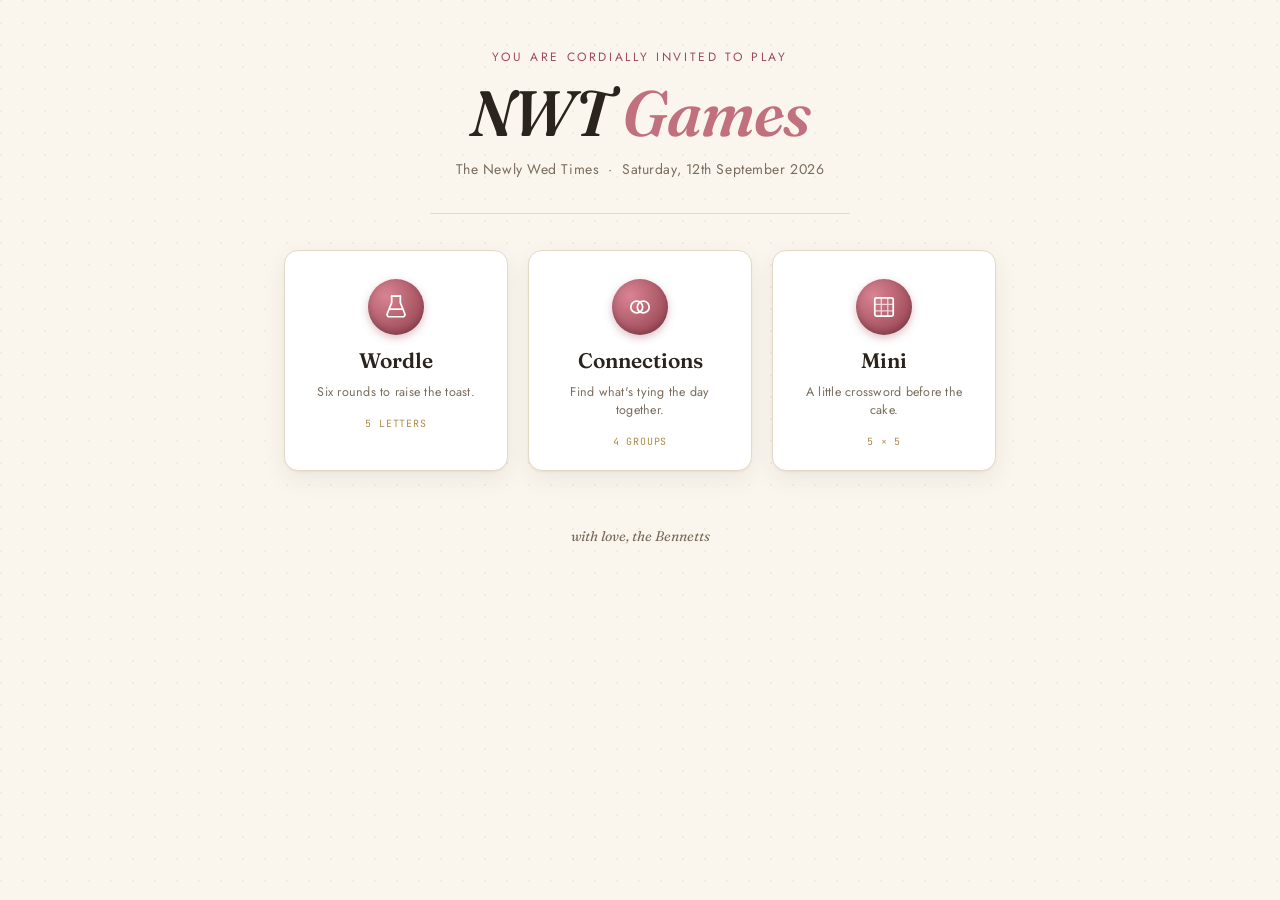
==== index.html @ b5758e6f "Add files via upload" ====
<!DOCTYPE html>
<html lang="en">
<head>
<meta charset="UTF-8">
<meta name="viewport" content="width=device-width, initial-scale=1.0">
<title>NWT Games — Newly Wed Times</title>
<link rel="stylesheet" href="styles.css">
</head>
<body>

<div class="confetti"></div>

<div class="wrap">

  <p class="eyebrow">You are cordially invited to play</p>
  <h1 class="masthead">NWT <span class="amp">Games</span></h1>
  <p class="subhead">The Newly Wed Times &nbsp;·&nbsp; Saturday, 12th September 2026</p>

  <hr class="rule">

  <div class="tile-grid">

    <a class="tile" href="wordle.html">
      <span class="seal" aria-hidden="true">
        <svg viewBox="0 0 24 24" fill="none" xmlns="http://www.w3.org/2000/svg">
          <path d="M8 2h8v6l4 10a2 2 0 0 1-2 3H6a2 2 0 0 1-2-3l4-10V2Z" stroke="currentColor" stroke-width="1.6" stroke-linejoin="round"/>
          <path d="M6.5 14h11" stroke="currentColor" stroke-width="1.6"/>
          <path d="M8 2h8" stroke="currentColor" stroke-width="1.6" stroke-linecap="round"/>
        </svg>
      </span>
      <h2>Wordle</h2>
      <p>Six rounds to raise the toast.</p>
      <span class="tag">5 letters</span>
    </a>

    <a class="tile" href="connections.html">
      <span class="seal" aria-hidden="true">
        <svg viewBox="0 0 24 24" fill="none" xmlns="http://www.w3.org/2000/svg">
          <circle cx="9" cy="12" r="5.5" stroke="currentColor" stroke-width="1.6"/>
          <circle cx="15" cy="12" r="5.5" stroke="currentColor" stroke-width="1.6"/>
        </svg>
      </span>
      <h2>Connections</h2>
      <p>Find what's tying the day together.</p>
      <span class="tag">4 groups</span>
    </a>

    <a class="tile" href="crossword.html">
      <span class="seal" aria-hidden="true">
        <svg viewBox="0 0 24 24" fill="none" xmlns="http://www.w3.org/2000/svg">
          <rect x="3.5" y="3.5" width="17" height="17" rx="1.5" stroke="currentColor" stroke-width="1.6"/>
          <path d="M3.5 9.5h17M3.5 15.5h17M9.5 3.5v17M15.5 3.5v17" stroke="currentColor" stroke-width="1.2" opacity="0.7"/>
        </svg>
      </span>
      <h2>Mini</h2>
      <p>A little crossword before the cake.</p>
      <span class="tag">5 × 5</span>
    </a>

  </div>

  <footer class="foot">with love, the Bennetts</footer>

</div>

<script src="confetti.js"></script>
</body>
</html>
---- styles.css ----
/* ============================================================
   NWT GAMES — shared design system
   Newly Wed Times, styled like a kept wedding invitation:
   ivory stock, foil-gold rule work, a wax-seal badge per game,
   restrained confetti drift as the one animated flourish.
   ============================================================ */

@import url('https://fonts.googleapis.com/css2?family=Fraunces:ital,opsz,wght@0,9..144,400;0,9..144,600;1,9..144,500;1,9..144,600&family=Jost:wght@400;500;600&family=JetBrains+Mono:wght@500;700&display=swap');

:root{
  --ivory:      #FBF6ED;
  --paper:      #FFFFFF;
  --ink:        #2B231D;
  --ink-soft:   #7A6C5D;
  --rule:       #E4D9C6;

  --rose:       #C1707E;
  --rose-deep:  #9C4A58;
  --gold:       #AE8A4E;
  --gold-soft:  #E8D9B8;

  --cat-yellow: #C79A2E;
  --cat-yellow-bg: #FBF0D6;
  --cat-green:  #6E8B5E;
  --cat-green-bg:  #E7EFDF;
  --cat-blue:   #5C7C9C;
  --cat-blue-bg:   #E1EAF1;
  --cat-purple: #8A6389;
  --cat-purple-bg: #EEE1EC;

  --radius: 14px;
  --shadow: 0 1px 2px rgba(43,35,29,0.06), 0 8px 24px rgba(43,35,29,0.07);
}

*{ box-sizing:border-box; }
html,body{ margin:0; padding:0; }

body{
  background:var(--ivory);
  color:var(--ink);
  font-family:'Jost',sans-serif;
  min-height:100vh;
  position:relative;
  overflow-x:hidden;
}

/* faint linen texture so the ivory doesn't read flat */
body::before{
  content:"";
  position:fixed; inset:0;
  background-image:
    radial-gradient(circle at 1px 1px, rgba(174,138,78,0.10) 1px, transparent 0);
  background-size:22px 22px;
  pointer-events:none;
  z-index:0;
}

a{ color:inherit; }

/* ---------- confetti drift (signature ambient motion) ---------- */
.confetti{
  position:fixed; inset:0; pointer-events:none; z-index:1; overflow:hidden;
}
.confetti span{
  position:absolute; top:-5%;
  width:7px; height:11px;
  opacity:0.55;
  animation:drift linear infinite;
  border-radius:1px;
}
@keyframes drift{
  to{ transform:translateY(112vh) rotate(200deg); }
}
@media (prefers-reduced-motion: reduce){
  .confetti{ display:none; }
}

/* ---------- shell ---------- */
.wrap{
  position:relative; z-index:2;
  max-width:760px;
  margin:0 auto;
  padding:48px 24px 80px;
}

.eyebrow{
  font-family:'Jost',sans-serif;
  font-size:12px;
  letter-spacing:0.22em;
  text-transform:uppercase;
  color:var(--rose-deep);
  text-align:center;
  margin:0 0 14px;
}

.masthead{
  text-align:center;
  font-family:'Fraunces',serif;
  font-style:italic;
  font-weight:600;
  font-size:clamp(40px,9vw,64px);
  line-height:1.02;
  margin:0;
  letter-spacing:-0.01em;
}

.masthead .amp{ color:var(--rose); font-style:italic; }

.subhead{
  text-align:center;
  font-family:'Jost',sans-serif;
  font-size:14px;
  color:var(--ink-soft);
  margin:14px 0 0;
  letter-spacing:0.04em;
}

.rule{
  border:none;
  border-top:1px solid var(--rule);
  margin:34px auto;
  max-width:420px;
  position:relative;
}
.rule::after{
  content:"✦";
  position:absolute; left:50%; top:50%;
  transform:translate(-50%,-50%);
  background:var(--ivory);
  color:var(--gold);
  padding:0 12px;
  font-size:12px;
}

/* ---------- tile grid (landing) ---------- */
.tile-grid{
  display:grid;
  grid-template-columns:repeat(3,1fr);
  gap:20px;
  margin-top:36px;
}
@media (max-width:640px){
  .tile-grid{ grid-template-columns:1fr; }
}

.tile{
  background:var(--paper);
  border:1px solid var(--rule);
  border-radius:var(--radius);
  box-shadow:var(--shadow);
  padding:28px 20px 22px;
  text-align:center;
  text-decoration:none;
  color:var(--ink);
  display:flex;
  flex-direction:column;
  align-items:center;
  gap:10px;
  transition:transform .18s ease, box-shadow .18s ease;
  position:relative;
}
.tile:hover{
  transform:translateY(-4px);
  box-shadow:0 4px 6px rgba(43,35,29,0.08), 0 16px 32px rgba(43,35,29,0.11);
}
.tile:focus-visible{
  outline:3px solid var(--rose);
  outline-offset:3px;
}

.seal{
  width:56px; height:56px;
  border-radius:50%;
  display:flex; align-items:center; justify-content:center;
  background:radial-gradient(circle at 32% 30%, #D98494, var(--rose-deep) 78%);
  box-shadow:inset 0 -3px 6px rgba(0,0,0,0.18), 0 3px 8px rgba(156,74,88,0.35);
  color:#fff;
}
.seal svg{ width:26px; height:26px; }

.tile h2{
  font-family:'Fraunces',serif;
  font-weight:600;
  font-size:21px;
  margin:2px 0 0;
}
.tile p{
  font-size:12.5px;
  color:var(--ink-soft);
  margin:0;
  letter-spacing:0.02em;
}
.tile .tag{
  margin-top:6px;
  font-family:'JetBrains Mono',monospace;
  font-size:10px;
  letter-spacing:0.08em;
  color:var(--gold);
  text-transform:uppercase;
}

footer.foot{
  text-align:center;
  margin-top:56px;
  font-family:'Fraunces',serif;
  font-style:italic;
  color:var(--ink-soft);
  font-size:14px;
}

/* ---------- game chrome (shared by game pages) ---------- */
.game-header{
  display:flex;
  align-items:center;
  justify-content:center;
  position:relative;
  margin-bottom:8px;
}
.back-link{
  position:absolute; left:0;
  font-family:'Jost',sans-serif;
  font-size:13px;
  color:var(--ink-soft);
  text-decoration:none;
  border:1px solid var(--rule);
  background:var(--paper);
  padding:7px 12px;
  border-radius:20px;
  display:inline-flex;
  align-items:center;
  gap:6px;
}
.back-link:hover{ border-color:var(--rose); color:var(--rose-deep); }

.game-title{
  font-family:'Fraunces',serif;
  font-style:italic;
  font-weight:600;
  font-size:28px;
  text-align:center;
  margin:0;
}

.game-sub{
  text-align:center;
  color:var(--ink-soft);
  font-size:13px;
  margin:6px 0 28px;
}

.pill-btn{
  font-family:'Jost',sans-serif;
  font-weight:500;
  font-size:13px;
  letter-spacing:0.03em;
  background:var(--ink);
  color:#fff;
  border:none;
  border-radius:24px;
  padding:10px 20px;
  cursor:pointer;
  transition:background .15s ease, transform .1s ease;
}
.pill-btn:hover{ background:var(--rose-deep); }
.pill-btn:active{ transform:scale(0.97); }
.pill-btn:disabled{ opacity:0.4; cursor:default; }
.pill-btn.ghost{
  background:transparent;
  color:var(--ink);
  border:1px solid var(--rule);
}
.pill-btn.ghost:hover{ background:var(--paper); border-color:var(--rose); color:var(--rose-deep); }

.toast{
  position:fixed;
  top:22px; left:50%;
  transform:translateX(-50%) translateY(-16px);
  background:var(--ink);
  color:#fff;
  font-family:'Jost',sans-serif;
  font-size:13.5px;
  padding:10px 18px;
  border-radius:8px;
  opacity:0;
  pointer-events:none;
  transition:opacity .2s ease, transform .2s ease;
  z-index:50;
  box-shadow:var(--shadow);
}
.toast.show{ opacity:1; transform:translateX(-50%) translateY(0); }

/* ---------- WORDLE ---------- */
.wordle-board{
  display:grid;
  grid-template-rows:repeat(6,1fr);
  gap:6px;
  max-width:330px;
  margin:0 auto 26px;
}
.wordle-row{
  display:grid;
  grid-template-columns:repeat(5,1fr);
  gap:6px;
}
.wordle-cell{
  aspect-ratio:1;
  border:2px solid var(--rule);
  background:var(--paper);
  display:flex; align-items:center; justify-content:center;
  font-family:'JetBrains Mono',monospace;
  font-weight:700;
  font-size:26px;
  text-transform:uppercase;
  color:var(--ink);
  border-radius:6px;
  transition:transform .12s ease;
}
.wordle-cell.filled{ border-color:#B8A98F; }
.wordle-cell.pop{ transform:scale(1.06); }
.wordle-cell.correct{ background:var(--cat-green); border-color:var(--cat-green); color:#fff; }
.wordle-cell.present{ background:var(--cat-yellow); border-color:var(--cat-yellow); color:#fff; }
.wordle-cell.absent{ background:#9C9186; border-color:#9C9186; color:#fff; }
.wordle-cell.flip{ animation:flip .5s ease forwards; }
@keyframes flip{
  0%{ transform:rotateX(0); }
  50%{ transform:rotateX(90deg); }
  51%{ transform:rotateX(90deg); }
  100%{ transform:rotateX(0); }
}

.keyboard{
  max-width:480px;
  margin:0 auto;
  display:flex;
  flex-direction:column;
  gap:8px;
}
.key-row{ display:flex; gap:6px; justify-content:center; }
.key{
  font-family:'Jost',sans-serif;
  font-weight:600;
  font-size:13px;
  border:none;
  background:#E4DACB;
  color:var(--ink);
  border-radius:6px;
  height:46px;
  min-width:32px;
  flex:1;
  display:flex; align-items:center; justify-content:center;
  cursor:pointer;
  transition:background .12s ease;
  text-transform:uppercase;
}
.key:hover{ background:#D9CCB6; }
.key.wide{ flex:1.6; font-size:11px; }
.key.correct{ background:var(--cat-green); color:#fff; }
.key.present{ background:var(--cat-yellow); color:#fff; }
.key.absent{ background:#9C9186; color:#fff; }

/* ---------- CONNECTIONS ---------- */
.conn-instructions{
  text-align:center;
  font-size:13px;
  color:var(--ink-soft);
  margin-bottom:20px;
}
.conn-grid{
  display:grid;
  grid-template-columns:repeat(4,1fr);
  gap:8px;
  max-width:520px;
  margin:0 auto 18px;
}
.conn-cell{
  aspect-ratio:2/1;
  background:#EFE7D8;
  border:none;
  border-radius:8px;
  font-family:'Jost',sans-serif;
  font-weight:600;
  font-size:12.5px;
  letter-spacing:0.02em;
  text-transform:uppercase;
  color:var(--ink);
  display:flex; align-items:center; justify-content:center;
  text-align:center;
  padding:6px;
  cursor:pointer;
  transition:transform .1s ease, background .15s ease;
  user-select:none;
}
.conn-cell:hover{ background:#E4D8C1; }
.conn-cell.selected{ background:var(--ink); color:#fff; transform:scale(0.97); }
.conn-cell.solved-y{ background:var(--cat-yellow-bg); color:var(--cat-yellow); }
.conn-cell.solved-g{ background:var(--cat-green-bg); color:var(--cat-green); }
.conn-cell.solved-b{ background:var(--cat-blue-bg); color:var(--cat-blue); }
.conn-cell.solved-p{ background:var(--cat-purple-bg); color:var(--cat-purple); }
.conn-cell.shake{ animation:shake .4s ease; }
@keyframes shake{
  20%{ transform:translateX(-6px); } 40%{ transform:translateX(6px); }
  60%{ transform:translateX(-4px); } 80%{ transform:translateX(4px); }
}

.solved-group{
  max-width:520px;
  margin:0 auto 8px;
  border-radius:8px;
  padding:14px 16px;
  text-align:center;
  animation:reveal .3s ease;
}
@keyframes reveal{ from{ opacity:0; transform:translateY(-6px);} to{ opacity:1; transform:translateY(0);} }
.solved-group.y{ background:var(--cat-yellow-bg); color:var(--cat-yellow); }
.solved-group.g{ background:var(--cat-green-bg); color:var(--cat-green); }
.solved-group.b{ background:var(--cat-blue-bg); color:var(--cat-blue); }
.solved-group.p{ background:var(--cat-purple-bg); color:var(--cat-purple); }
.solved-group .g-title{ font-weight:700; font-size:13px; letter-spacing:0.02em; text-transform:uppercase; }
.solved-group .g-items{ font-size:12.5px; margin-top:2px; }

.conn-controls{
  display:flex; gap:10px; justify-content:center; margin-top:18px;
}
.mistakes{
  text-align:center;
  font-size:12.5px;
  color:var(--ink-soft);
  margin-top:14px;
  letter-spacing:0.15em;
}
.mistakes .dot{ display:inline-block; width:9px; height:9px; border-radius:50%; background:var(--ink-soft); margin:0 2px; }
.mistakes .dot.used{ background:var(--rose); }

/* ---------- MINI CROSSWORD ---------- */
.xw-layout{ display:flex; gap:24px; align-items:flex-start; justify-content:center; flex-wrap:wrap; }
.xw-board{
  display:grid;
  gap:2px;
  background:var(--ink);
  padding:2px;
  border-radius:4px;
}
.xw-cell{
  width:52px; height:52px;
  background:var(--paper);
  position:relative;
  display:flex; align-items:center; justify-content:center;
}
.xw-cell.block{ background:var(--ink); }
.xw-cell input{
  width:100%; height:100%;
  border:none; background:transparent;
  text-align:center;
  font-family:'JetBrains Mono',monospace;
  font-weight:700;
  font-size:22px;
  text-transform:uppercase;
  color:var(--ink);
  outline:none;
}
.xw-cell input:focus{ background:var(--gold-soft); }
.xw-cell.active-word input{ background:#F6EEDC; }
.xw-num{
  position:absolute; top:2px; left:4px;
  font-family:'Jost',sans-serif;
  font-size:9px;
  color:var(--ink-soft);
  font-weight:600;
}
.xw-clues{ min-width:220px; max-width:280px; }
.xw-clues h3{
  font-family:'Fraunces',serif;
  font-style:italic;
  font-size:16px;
  margin:0 0 8px;
  color:var(--rose-deep);
}
.xw-clue-list{ list-style:none; margin:0 0 20px; padding:0; }
.xw-clue-list li{
  font-size:13px;
  padding:6px 8px;
  border-radius:6px;
  cursor:pointer;
  color:var(--ink-soft);
}
.xw-clue-list li.active{ background:var(--gold-soft); color:var(--ink); font-weight:600; }
.xw-clue-list li:hover{ background:#F1E8D5; }

@media (max-width:520px){
  .xw-cell{ width:44px; height:44px; }
  .xw-cell input{ font-size:18px; }
}
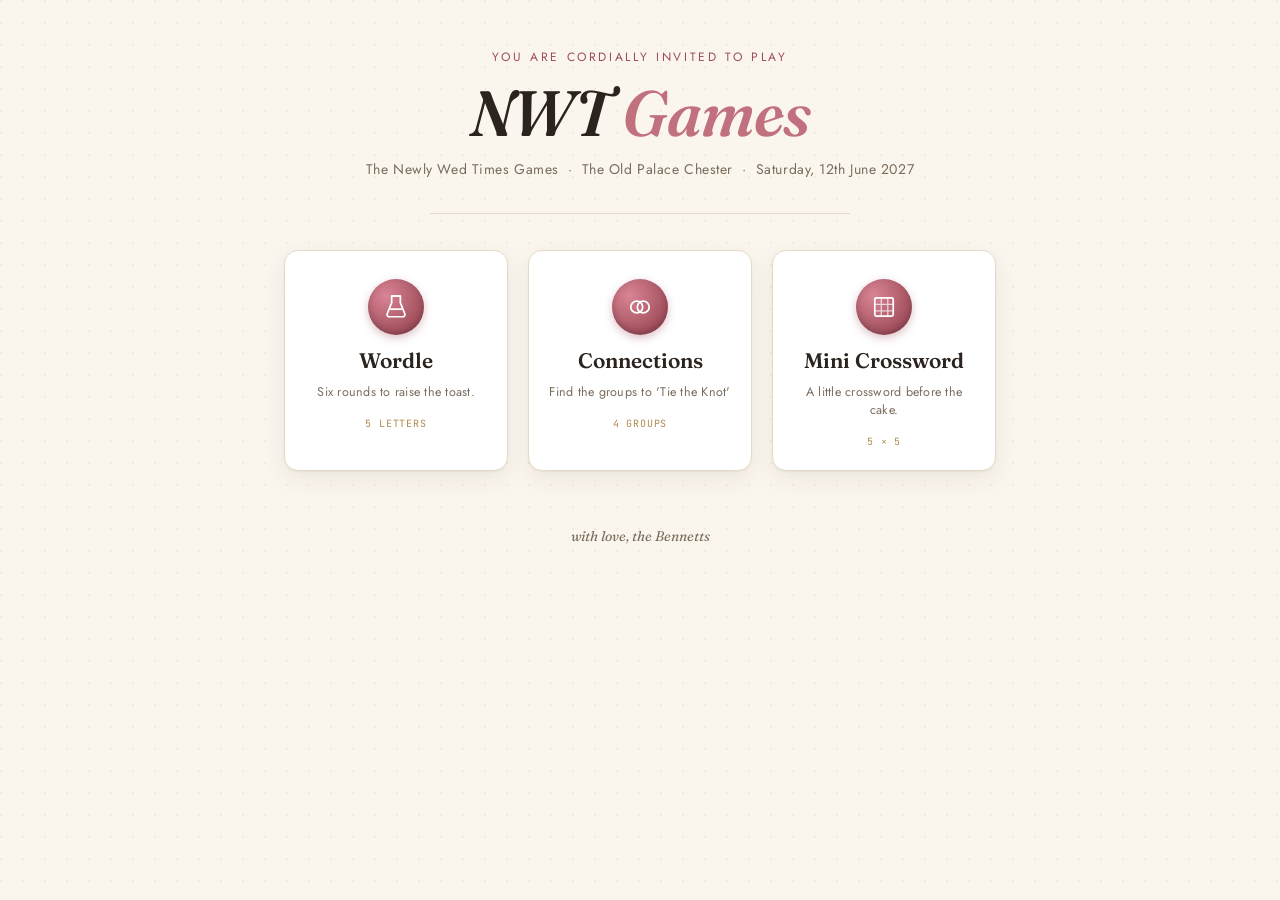
==== commit 94e3cb58: "Update index.html" ====
--- a/index.html
+++ b/index.html
@@ -14,7 +14,7 @@
 
   <p class="eyebrow">You are cordially invited to play</p>
   <h1 class="masthead">NWT <span class="amp">Games</span></h1>
-  <p class="subhead">The Newly Wed Times &nbsp;·&nbsp; Saturday, 12th September 2026</p>
+  <p class="subhead">The Newly Wed Times Games &nbsp;·&nbsp; The Old Palace Chester &nbsp;·&nbsp; Saturday, 12th June 2027</p>
 
   <hr class="rule">
 
@@ -41,7 +41,7 @@
         </svg>
       </span>
       <h2>Connections</h2>
-      <p>Find what's tying the day together.</p>
+      <p>Find the groups to 'Tie the Knot'</p>
       <span class="tag">4 groups</span>
     </a>
 
@@ -52,7 +52,7 @@
           <path d="M3.5 9.5h17M3.5 15.5h17M9.5 3.5v17M15.5 3.5v17" stroke="currentColor" stroke-width="1.2" opacity="0.7"/>
         </svg>
       </span>
-      <h2>Mini</h2>
+      <h2>Mini Crossword</h2>
       <p>A little crossword before the cake.</p>
       <span class="tag">5 × 5</span>
     </a>
--- a/styles.css
+++ b/styles.css
@@ -490,3 +490,154 @@
   .xw-cell{ width:44px; height:44px; }
   .xw-cell input{ font-size:18px; }
 }
+
+/* ---------- restart / new-word control ---------- */
+/* Deliberately distinct from .pill-btn so it can never be mistaken
+   for the on-screen Enter key: outlined, rose-toned, its own row. */
+.restart-row{
+  display:flex; justify-content:center;
+  margin-top:26px;
+  padding-top:20px;
+  border-top:1px solid var(--rule);
+}
+.restart-btn{
+  font-family:'Jost',sans-serif;
+  font-weight:600;
+  font-size:13px;
+  letter-spacing:0.03em;
+  background:var(--paper);
+  color:var(--rose-deep);
+  border:1.5px solid var(--rose);
+  border-radius:24px;
+  padding:10px 22px;
+  cursor:pointer;
+  display:inline-flex;
+  align-items:center;
+  gap:7px;
+  transition:background .15s ease, transform .1s ease;
+}
+.restart-btn:hover{ background:var(--rose); color:#fff; }
+.restart-btn:active{ transform:scale(0.97); }
+
+/* ---------- win modal ---------- */
+.modal-overlay{
+  position:fixed; inset:0;
+  background:rgba(43,35,29,0.45);
+  display:flex; align-items:center; justify-content:center;
+  z-index:60;
+  opacity:0; pointer-events:none;
+  transition:opacity .25s ease;
+  padding:20px;
+}
+.modal-overlay.show{ opacity:1; pointer-events:auto; }
+
+.win-modal{
+  background:var(--paper);
+  border-radius:18px;
+  padding:34px 30px 28px;
+  max-width:360px;
+  width:100%;
+  text-align:center;
+  box-shadow:0 20px 60px rgba(43,35,29,0.35);
+  transform:scale(0.85) translateY(10px);
+  transition:transform .3s cubic-bezier(.34,1.56,.64,1);
+}
+.modal-overlay.show .win-modal{ transform:scale(1) translateY(0); }
+
+.win-seal{
+  width:64px; height:64px;
+  margin:0 auto 14px;
+  border-radius:50%;
+  display:flex; align-items:center; justify-content:center;
+  background:radial-gradient(circle at 32% 30%, #D98494, var(--rose-deep) 78%);
+  box-shadow:inset 0 -3px 6px rgba(0,0,0,0.18), 0 4px 12px rgba(156,74,88,0.4);
+}
+.win-seal svg{ width:30px; height:30px; }
+.win-seal.hidden{ display:none; }
+.win-modal h2{
+  font-family:'Fraunces',serif;
+  font-style:italic;
+  font-weight:600;
+  font-size:26px;
+  margin:0 0 6px;
+}
+.win-modal p{
+  font-size:13.5px;
+  color:var(--ink-soft);
+  margin:0 0 22px;
+}
+.win-emoji-grid{
+  font-size:20px;
+  line-height:1.35;
+  letter-spacing:2px;
+  margin-bottom:20px;
+  user-select:all;
+  white-space:pre-line;
+}
+.share-line{
+  font-family:'Fraunces',serif;
+  font-style:italic;
+  font-size:14px;
+  color:var(--rose-deep);
+  line-height:1.4;
+  margin:0 0 18px;
+  padding:0 4px;
+}
+
+.share-row{
+  display:flex; flex-direction:column; gap:9px;
+}
+.share-btn{
+  font-family:'Jost',sans-serif;
+  font-weight:600;
+  font-size:13.5px;
+  border-radius:24px;
+  padding:11px 18px;
+  cursor:pointer;
+  border:none;
+  display:flex; align-items:center; justify-content:center; gap:8px;
+  transition:transform .1s ease, filter .15s ease;
+}
+.share-btn:active{ transform:scale(0.97); }
+.share-btn:hover{ filter:brightness(0.94); }
+.share-btn.whatsapp{ background:#3FA34D; color:#fff; }
+.share-btn.native{ background:var(--ink); color:#fff; }
+.share-btn.copy{ background:transparent; color:var(--ink); border:1px solid var(--rule); }
+
+.play-again-btn{
+  margin-top:6px;
+  font-family:'Jost',sans-serif;
+  font-weight:600;
+  font-size:13.5px;
+  letter-spacing:0.03em;
+  background:var(--ink);
+  color:#fff;
+  border:none;
+  border-radius:24px;
+  padding:11px 24px;
+  cursor:pointer;
+  display:inline-flex;
+  align-items:center;
+  gap:7px;
+  transition:background .15s ease, transform .1s ease;
+}
+.play-again-btn:hover{ background:var(--rose-deep); }
+.play-again-btn:active{ transform:scale(0.97); }
+
+/* ---------- confetti burst (on win) ---------- */
+.burst-piece{
+  position:fixed;
+  top:-10px;
+  width:8px; height:14px;
+  z-index:70;
+  pointer-events:none;
+  animation:burst-fall var(--dur) ease-in forwards;
+  animation-delay:var(--delay);
+}
+@keyframes burst-fall{
+  0%{ transform:translate(0,0) rotate(0deg); opacity:1; }
+  100%{ transform:translate(var(--x), 105vh) rotate(var(--rot)); opacity:0.9; }
+}
+@media (prefers-reduced-motion: reduce){
+  .burst-piece{ display:none; }
+}
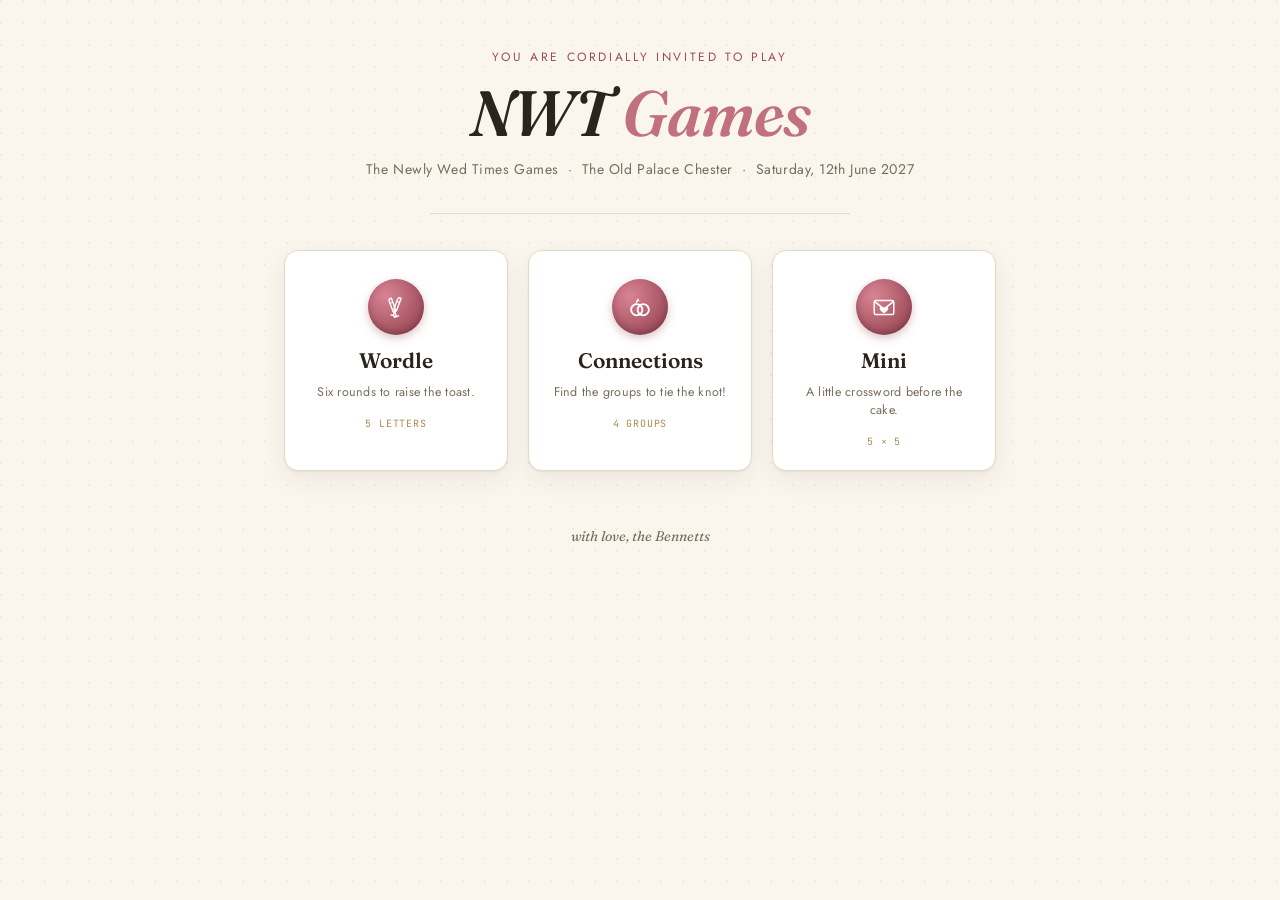
==== commit cf607782: "Add files via upload" ====
--- a/index.html
+++ b/index.html
@@ -23,9 +23,20 @@
     <a class="tile" href="wordle.html">
       <span class="seal" aria-hidden="true">
         <svg viewBox="0 0 24 24" fill="none" xmlns="http://www.w3.org/2000/svg">
-          <path d="M8 2h8v6l4 10a2 2 0 0 1-2 3H6a2 2 0 0 1-2-3l4-10V2Z" stroke="currentColor" stroke-width="1.6" stroke-linejoin="round"/>
-          <path d="M6.5 14h11" stroke="currentColor" stroke-width="1.6"/>
-          <path d="M8 2h8" stroke="currentColor" stroke-width="1.6" stroke-linecap="round"/>
+          <g stroke="currentColor" stroke-width="1.3" stroke-linecap="round" stroke-linejoin="round">
+            <g transform="rotate(-20 12 13)">
+              <path d="M9.3 3 L11.1 3 L11.1 14.5 C11.1 15.3 10.5 16 9.7 16 C8.9 16 8.3 15.3 8.3 14.5 L8.3 5.5 C8.3 4 8.7 3 9.3 3Z"/>
+              <line x1="9.7" y1="16" x2="9.7" y2="20"/>
+              <line x1="7.6" y1="20.5" x2="11.8" y2="20.5"/>
+              <line x1="8.4" y1="7" x2="11" y2="7" stroke-width="0.9"/>
+            </g>
+            <g transform="rotate(20 12 13) translate(2.2 0)">
+              <path d="M9.3 3 L11.1 3 L11.1 14.5 C11.1 15.3 10.5 16 9.7 16 C8.9 16 8.3 15.3 8.3 14.5 L8.3 5.5 C8.3 4 8.7 3 9.3 3Z"/>
+              <line x1="9.7" y1="16" x2="9.7" y2="20"/>
+              <line x1="7.6" y1="20.5" x2="11.8" y2="20.5"/>
+              <line x1="8.4" y1="7" x2="11" y2="7" stroke-width="0.9"/>
+            </g>
+          </g>
         </svg>
       </span>
       <h2>Wordle</h2>
@@ -36,23 +47,25 @@
     <a class="tile" href="connections.html">
       <span class="seal" aria-hidden="true">
         <svg viewBox="0 0 24 24" fill="none" xmlns="http://www.w3.org/2000/svg">
-          <circle cx="9" cy="12" r="5.5" stroke="currentColor" stroke-width="1.6"/>
-          <circle cx="15" cy="12" r="5.5" stroke="currentColor" stroke-width="1.6"/>
+          <circle cx="9" cy="14.5" r="5.2" stroke="currentColor" stroke-width="1.7"/>
+          <circle cx="15" cy="14.5" r="5.2" stroke="currentColor" stroke-width="1.7"/>
+          <path d="M8.3 9.4 L9 6 L9.7 7.3 L10.1 4.5 L11 6.4" stroke="currentColor" stroke-width="0.9" stroke-linecap="round" stroke-linejoin="round"/>
         </svg>
       </span>
       <h2>Connections</h2>
-      <p>Find the groups to 'Tie the Knot'</p>
+      <p>Find the groups to tie the knot!</p>
       <span class="tag">4 groups</span>
     </a>
 
     <a class="tile" href="crossword.html">
       <span class="seal" aria-hidden="true">
         <svg viewBox="0 0 24 24" fill="none" xmlns="http://www.w3.org/2000/svg">
-          <rect x="3.5" y="3.5" width="17" height="17" rx="1.5" stroke="currentColor" stroke-width="1.6"/>
-          <path d="M3.5 9.5h17M3.5 15.5h17M9.5 3.5v17M15.5 3.5v17" stroke="currentColor" stroke-width="1.2" opacity="0.7"/>
+          <rect x="3" y="6" width="18" height="13" rx="1.5" stroke="currentColor" stroke-width="1.4" stroke-linecap="round" stroke-linejoin="round"/>
+          <path d="M3.5 7 L12 14 L20.5 7" stroke="currentColor" stroke-width="1.4" stroke-linecap="round" stroke-linejoin="round"/>
+          <path d="M12 12.6c-1.4-1.6-4-1-4 .8 0 1.6 2 3 4 4.4 2-1.4 4-2.8 4-4.4 0-1.8-2.6-2.4-4-.8Z" fill="currentColor"/>
         </svg>
       </span>
-      <h2>Mini Crossword</h2>
+      <h2>Mini</h2>
       <p>A little crossword before the cake.</p>
       <span class="tag">5 × 5</span>
     </a>
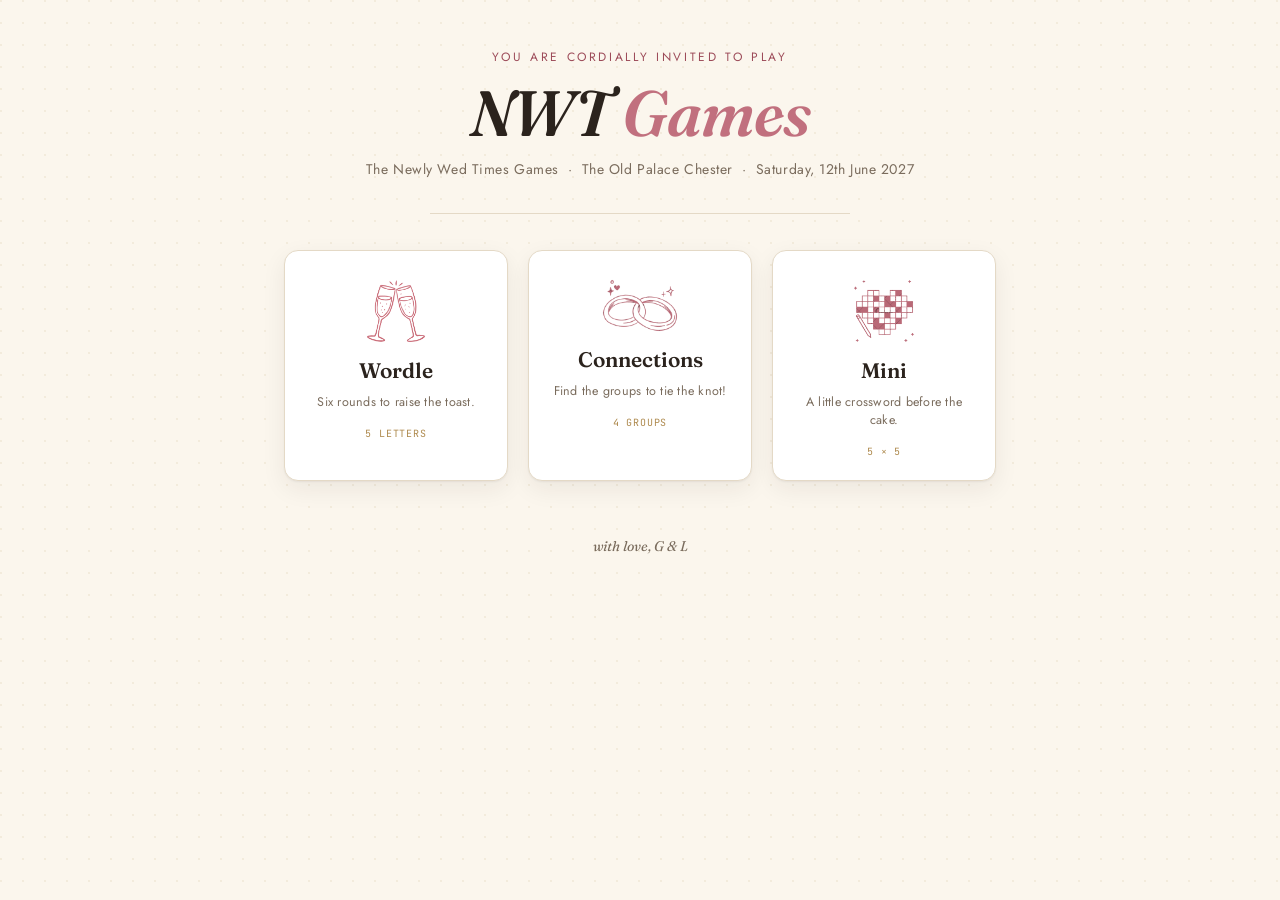
==== commit 07a3fa5c: "Add files via upload" ====
--- a/index.html
+++ b/index.html
@@ -2,8 +2,29 @@
 <html lang="en">
 <head>
 <meta charset="UTF-8">
-<meta name="viewport" content="width=device-width, initial-scale=1.0">
+<meta name="viewport" content="width=device-width, initial-scale=1.0, maximum-scale=1.0, user-scalable=no">
+
+<!-- Favicon -->
+<link rel="icon" href="favicon.svg" type="image/svg+xml">
+<link rel="icon" href="favicon.ico" sizes="any">
+<link rel="apple-touch-icon" href="favicon-180.png">
+<meta name="theme-color" content="#9C4A58">
+
+<!-- Home-screen app behaviour -->
+<meta name="apple-mobile-web-app-capable" content="yes">
+<meta name="apple-mobile-web-app-status-bar-style" content="black-translucent">
+<meta name="apple-mobile-web-app-title" content="NWT Games">
 <title>NWT Games — Newly Wed Times</title>
+
+<!-- Open Graph / link preview -->
+<meta property="og:title" content="NWT Games — Newly Wed Times">
+<meta property="og:description" content="Wordle, Connections & The Mini — play along at The Old Palace Chester, 12th June 2027.">
+<meta property="og:image" content="og-image.png">
+<meta property="og:type" content="website">
+<meta name="twitter:card" content="summary_large_image">
+<meta name="twitter:title" content="NWT Games — Newly Wed Times">
+<meta name="twitter:description" content="Wordle, Connections & The Mini — play along at The Old Palace Chester, 12th June 2027.">
+<meta name="twitter:image" content="og-image.png">
 <link rel="stylesheet" href="styles.css">
 </head>
 <body>
@@ -21,50 +42,21 @@
   <div class="tile-grid">
 
     <a class="tile" href="wordle.html">
-      <span class="seal" aria-hidden="true">
-        <svg viewBox="0 0 24 24" fill="none" xmlns="http://www.w3.org/2000/svg">
-          <g stroke="currentColor" stroke-width="1.3" stroke-linecap="round" stroke-linejoin="round">
-            <g transform="rotate(-20 12 13)">
-              <path d="M9.3 3 L11.1 3 L11.1 14.5 C11.1 15.3 10.5 16 9.7 16 C8.9 16 8.3 15.3 8.3 14.5 L8.3 5.5 C8.3 4 8.7 3 9.3 3Z"/>
-              <line x1="9.7" y1="16" x2="9.7" y2="20"/>
-              <line x1="7.6" y1="20.5" x2="11.8" y2="20.5"/>
-              <line x1="8.4" y1="7" x2="11" y2="7" stroke-width="0.9"/>
-            </g>
-            <g transform="rotate(20 12 13) translate(2.2 0)">
-              <path d="M9.3 3 L11.1 3 L11.1 14.5 C11.1 15.3 10.5 16 9.7 16 C8.9 16 8.3 15.3 8.3 14.5 L8.3 5.5 C8.3 4 8.7 3 9.3 3Z"/>
-              <line x1="9.7" y1="16" x2="9.7" y2="20"/>
-              <line x1="7.6" y1="20.5" x2="11.8" y2="20.5"/>
-              <line x1="8.4" y1="7" x2="11" y2="7" stroke-width="0.9"/>
-            </g>
-          </g>
-        </svg>
-      </span>
+      <img class="tile-icon" src="champagne.png" alt="" aria-hidden="true">
       <h2>Wordle</h2>
       <p>Six rounds to raise the toast.</p>
       <span class="tag">5 letters</span>
     </a>
 
     <a class="tile" href="connections.html">
-      <span class="seal" aria-hidden="true">
-        <svg viewBox="0 0 24 24" fill="none" xmlns="http://www.w3.org/2000/svg">
-          <circle cx="9" cy="14.5" r="5.2" stroke="currentColor" stroke-width="1.7"/>
-          <circle cx="15" cy="14.5" r="5.2" stroke="currentColor" stroke-width="1.7"/>
-          <path d="M8.3 9.4 L9 6 L9.7 7.3 L10.1 4.5 L11 6.4" stroke="currentColor" stroke-width="0.9" stroke-linecap="round" stroke-linejoin="round"/>
-        </svg>
-      </span>
+      <img class="tile-icon" src="rings.png" alt="" aria-hidden="true">
       <h2>Connections</h2>
       <p>Find the groups to tie the knot!</p>
       <span class="tag">4 groups</span>
     </a>
 
     <a class="tile" href="crossword.html">
-      <span class="seal" aria-hidden="true">
-        <svg viewBox="0 0 24 24" fill="none" xmlns="http://www.w3.org/2000/svg">
-          <rect x="3" y="6" width="18" height="13" rx="1.5" stroke="currentColor" stroke-width="1.4" stroke-linecap="round" stroke-linejoin="round"/>
-          <path d="M3.5 7 L12 14 L20.5 7" stroke="currentColor" stroke-width="1.4" stroke-linecap="round" stroke-linejoin="round"/>
-          <path d="M12 12.6c-1.4-1.6-4-1-4 .8 0 1.6 2 3 4 4.4 2-1.4 4-2.8 4-4.4 0-1.8-2.6-2.4-4-.8Z" fill="currentColor"/>
-        </svg>
-      </span>
+      <img class="tile-icon" src="crossword.png" alt="" aria-hidden="true">
       <h2>Mini</h2>
       <p>A little crossword before the cake.</p>
       <span class="tag">5 × 5</span>
@@ -72,7 +64,7 @@
 
   </div>
 
-  <footer class="foot">with love, the Bennetts</footer>
+  <footer class="foot">with love, G &amp; L</footer>
 
 </div>
 
--- a/styles.css
+++ b/styles.css
@@ -168,15 +168,13 @@
   outline-offset:3px;
 }
 
-.seal{
-  width:56px; height:56px;
-  border-radius:50%;
-  display:flex; align-items:center; justify-content:center;
-  background:radial-gradient(circle at 32% 30%, #D98494, var(--rose-deep) 78%);
-  box-shadow:inset 0 -3px 6px rgba(0,0,0,0.18), 0 3px 8px rgba(156,74,88,0.35);
-  color:#fff;
-}
-.seal svg{ width:26px; height:26px; }
+.tile-icon{
+  width:76px;
+  height:auto;
+  max-height:64px;
+  object-fit:contain;
+  margin-bottom:2px;
+}
 
 .tile h2{
   font-family:'Fraunces',serif;
@@ -210,14 +208,15 @@
 
 /* ---------- game chrome (shared by game pages) ---------- */
 .game-header{
-  display:flex;
+  display:grid;
+  grid-template-columns: auto 1fr auto;
   align-items:center;
-  justify-content:center;
-  position:relative;
+  gap:10px;
   margin-bottom:8px;
 }
 .back-link{
-  position:absolute; left:0;
+  grid-column:1;
+  justify-self:start;
   font-family:'Jost',sans-serif;
   font-size:13px;
   color:var(--ink-soft);
@@ -229,8 +228,15 @@
   display:inline-flex;
   align-items:center;
   gap:6px;
+  white-space:nowrap;
+  flex-shrink:0;
 }
 .back-link:hover{ border-color:var(--rose); color:var(--rose-deep); }
+.header-spacer{
+  grid-column:3;
+  visibility:hidden;
+  pointer-events:none;
+}
 
 .game-title{
   font-family:'Fraunces',serif;
@@ -349,10 +355,11 @@
   flex:1;
   display:flex; align-items:center; justify-content:center;
   cursor:pointer;
-  transition:background .12s ease;
+  transition:background .12s ease, transform .08s ease;
   text-transform:uppercase;
 }
 .key:hover{ background:#D9CCB6; }
+.key:active{ transform:scale(0.90); background:#D9CCB6; }
 .key.wide{ flex:1.6; font-size:11px; }
 .key.correct{ background:var(--cat-green); color:#fff; }
 .key.present{ background:var(--cat-yellow); color:#fff; }
@@ -391,6 +398,7 @@
   user-select:none;
 }
 .conn-cell:hover{ background:#E4D8C1; }
+.conn-cell:active{ transform:scale(0.93); }
 .conn-cell.selected{ background:var(--ink); color:#fff; transform:scale(0.97); }
 .conn-cell.solved-y{ background:var(--cat-yellow-bg); color:var(--cat-yellow); }
 .conn-cell.solved-g{ background:var(--cat-green-bg); color:var(--cat-green); }
@@ -425,70 +433,105 @@
   text-align:center;
   font-size:12.5px;
   color:var(--ink-soft);
-  margin-top:14px;
+  margin-top:26px;
+  padding-top:16px;
+  border-top:1px solid var(--rule);
   letter-spacing:0.15em;
 }
 .mistakes .dot{ display:inline-block; width:9px; height:9px; border-radius:50%; background:var(--ink-soft); margin:0 2px; }
 .mistakes .dot.used{ background:var(--rose); }
 
-/* ---------- MINI CROSSWORD ---------- */
-.xw-layout{ display:flex; gap:24px; align-items:flex-start; justify-content:center; flex-wrap:wrap; }
+/* ---------- MINI CROSSWORD (NYT-style: grid + clue bar + keyboard) ---------- */
+.xw-wrap{ max-width:420px; }
+
 .xw-board{
   display:grid;
   gap:2px;
   background:var(--ink);
   padding:2px;
-  border-radius:4px;
+  border-radius:6px;
+  width:min(100%, 340px);
+  aspect-ratio:1;
+  margin:8px auto 14px;
 }
 .xw-cell{
-  width:52px; height:52px;
   background:var(--paper);
   position:relative;
   display:flex; align-items:center; justify-content:center;
-}
-.xw-cell.block{ background:var(--ink); }
-.xw-cell input{
-  width:100%; height:100%;
-  border:none; background:transparent;
-  text-align:center;
+  cursor:pointer;
+  user-select:none;
+  transition:transform .08s ease;
+}
+.xw-cell.block{ background:var(--ink); cursor:default; }
+.xw-cell:not(.block):active{ transform:scale(0.90); }
+.xw-cell .xw-letter{
   font-family:'JetBrains Mono',monospace;
   font-weight:700;
-  font-size:22px;
+  font-size:clamp(16px, 5vw, 24px);
   text-transform:uppercase;
   color:var(--ink);
-  outline:none;
-}
-.xw-cell input:focus{ background:var(--gold-soft); }
-.xw-cell.active-word input{ background:#F6EEDC; }
+  line-height:1;
+}
+.xw-cell.active-word{ background:#F6EEDC; }
+.xw-cell.active-cell{ background:var(--gold-soft); }
+.xw-cell.active-cell .xw-letter{ color:var(--rose-deep); }
 .xw-num{
   position:absolute; top:2px; left:4px;
   font-family:'Jost',sans-serif;
   font-size:9px;
   color:var(--ink-soft);
   font-weight:600;
-}
-.xw-clues{ min-width:220px; max-width:280px; }
-.xw-clues h3{
-  font-family:'Fraunces',serif;
-  font-style:italic;
-  font-size:16px;
-  margin:0 0 8px;
-  color:var(--rose-deep);
-}
-.xw-clue-list{ list-style:none; margin:0 0 20px; padding:0; }
-.xw-clue-list li{
-  font-size:13px;
-  padding:6px 8px;
-  border-radius:6px;
+  pointer-events:none;
+}
+
+/* clue bar — tap the arrows to move between clues */
+.xw-cluebar{
+  display:flex;
+  align-items:center;
+  gap:8px;
+  background:var(--rose);
+  border-radius:10px;
+  padding:10px 6px;
+  margin-bottom:16px;
+  min-height:52px;
+}
+.xw-nav-arrow{
+  flex-shrink:0;
+  width:34px; height:34px;
+  border-radius:50%;
+  border:none;
+  background:rgba(255,255,255,0.25);
+  color:#fff;
+  font-size:19px;
+  line-height:1;
   cursor:pointer;
-  color:var(--ink-soft);
-}
-.xw-clue-list li.active{ background:var(--gold-soft); color:var(--ink); font-weight:600; }
-.xw-clue-list li:hover{ background:#F1E8D5; }
-
-@media (max-width:520px){
-  .xw-cell{ width:44px; height:44px; }
-  .xw-cell input{ font-size:18px; }
+  display:flex; align-items:center; justify-content:center;
+}
+.xw-nav-arrow:hover{ background:rgba(255,255,255,0.4); }
+.xw-nav-arrow:active{ transform:scale(0.92); }
+.xw-clue-text{
+  flex:1;
+  color:#fff;
+  font-family:'Jost',sans-serif;
+  font-size:13.5px;
+  line-height:1.35;
+  text-align:center;
+}
+
+.xw-keyboard{ margin-bottom:16px; }
+
+.xw-toolbar{
+  display:flex; gap:8px; justify-content:center; flex-wrap:wrap;
+}
+.xw-toolbar .pill-btn{ padding:9px 16px; font-size:12.5px; }
+
+@media (max-width:480px){
+  .xw-board{ width:min(100%, 300px); margin:4px auto 12px; }
+  .xw-cluebar{ padding:8px 4px; margin-bottom:12px; min-height:46px; }
+  .xw-nav-arrow{ width:30px; height:30px; font-size:17px; }
+  .xw-clue-text{ font-size:12.5px; }
+  .xw-keyboard{ margin-bottom:12px; }
+  .key{ height:42px; font-size:12px; }
 }
 
 /* ---------- restart / new-word control ---------- */
@@ -641,3 +684,40 @@
 @media (prefers-reduced-motion: reduce){
   .burst-piece{ display:none; }
 }
+
+/* ============================================================
+   MOBILE COMPACTION — tighten spacing so Wordle & Connections
+   fit within a single mobile viewport without scrolling.
+   ============================================================ */
+@media (max-width:480px){
+  .wrap{ padding:20px 14px 28px; }
+  .game-header{ margin-bottom:2px; }
+  .game-title{ font-size:23px; }
+  .game-sub{ margin:4px 0 16px; font-size:12px; }
+  .back-link{ padding:6px 10px; font-size:12px; }
+
+  /* Wordle */
+  .wordle-board{ gap:5px; margin:0 auto 16px; max-width:280px; }
+  .wordle-cell{ font-size:21px; border-width:1.5px; }
+  .keyboard{ gap:6px; }
+  .key-row{ gap:4px; }
+  .key{ height:44px; font-size:12px; min-width:26px; }
+  .restart-row{ margin-top:16px; padding-top:14px; }
+  .restart-btn{ padding:8px 18px; font-size:12.5px; }
+
+  /* Connections */
+  .conn-instructions{ margin-bottom:14px; font-size:12px; }
+  .conn-grid{ gap:6px; margin-bottom:14px; }
+  .conn-cell{ font-size:11px; padding:4px; aspect-ratio:2.3/1; }
+  .solved-group{ padding:10px 12px; margin-bottom:6px; }
+  .solved-group .g-title{ font-size:11.5px; }
+  .solved-group .g-items{ font-size:11.5px; }
+  .conn-controls{ margin-top:14px; gap:8px; flex-wrap:wrap; }
+  .conn-controls .pill-btn{ padding:9px 14px; font-size:12px; }
+  .mistakes{ margin-top:20px; padding-top:14px; }
+}
+
+/* Prevent iOS/Android double-tap and pinch zoom from firing on
+   rapid keyboard taps — belt-and-braces alongside the viewport
+   meta tag's maximum-scale. */
+button, .conn-cell, .xw-cell{ touch-action:manipulation; }
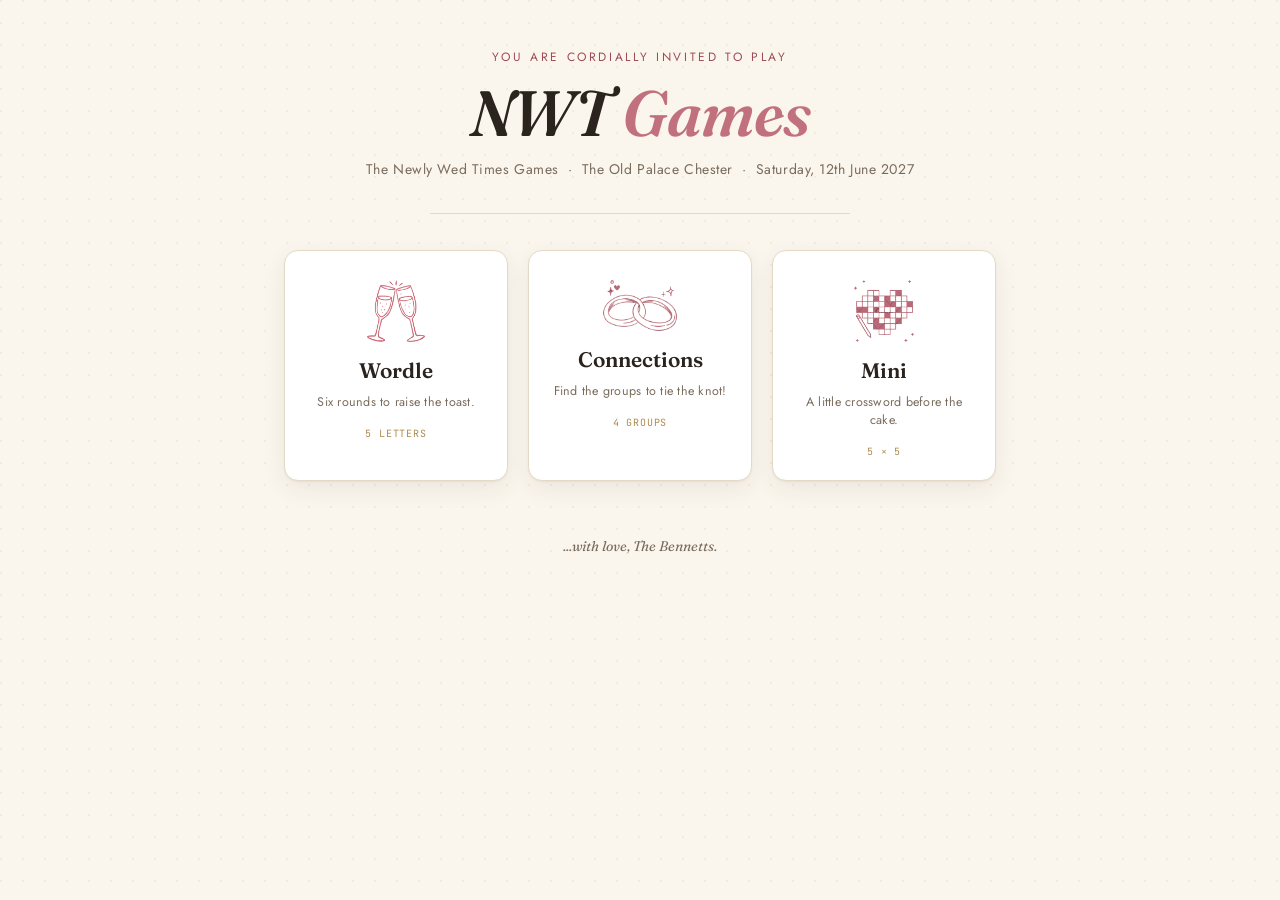
==== commit 60631c75: "Update index.html" ====
--- a/index.html
+++ b/index.html
@@ -64,7 +64,7 @@
 
   </div>
 
-  <footer class="foot">with love, G &amp; L</footer>
+  <footer class="foot">...with love, The Bennetts.</footer>
 
 </div>
 
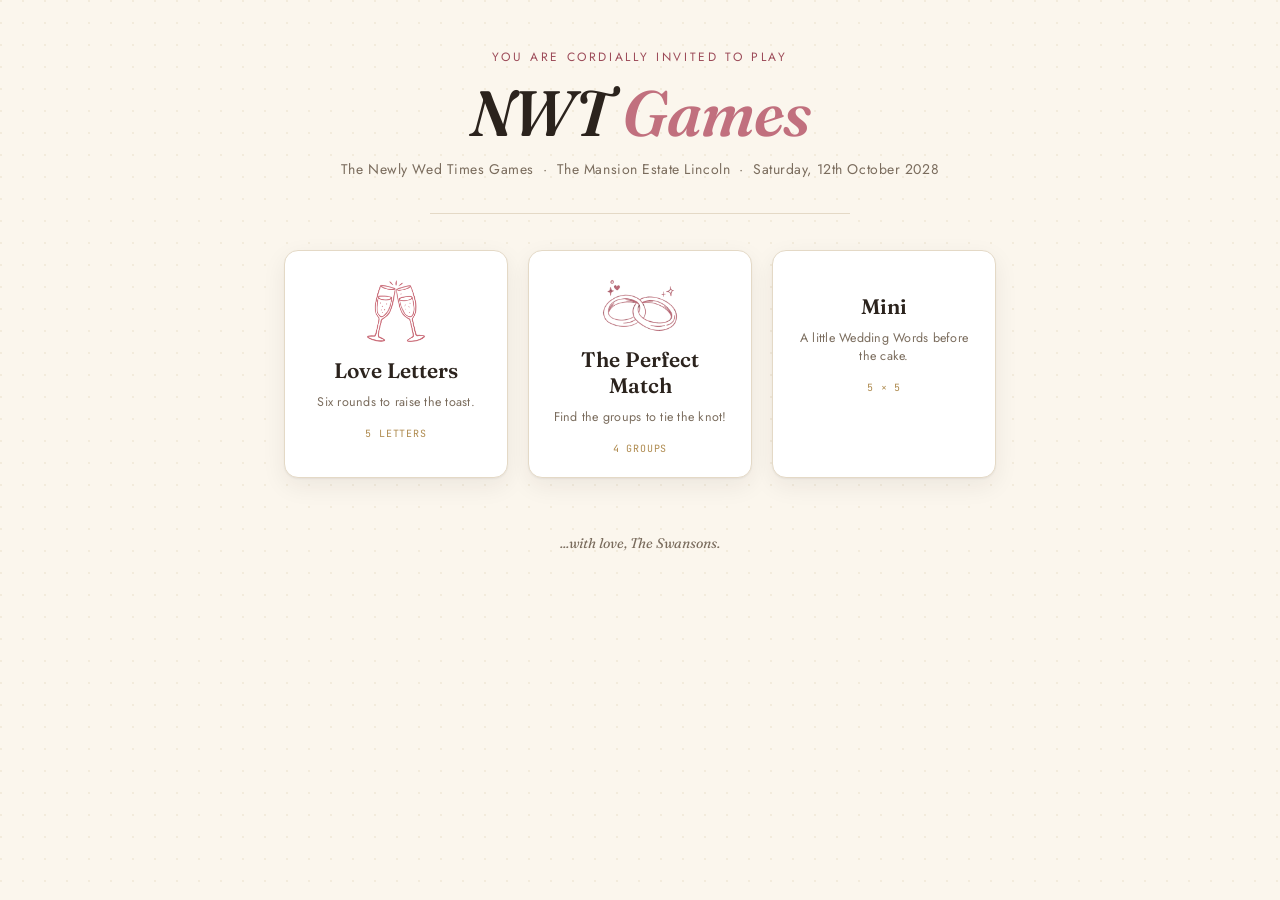
==== commit 6fd41c6b: "Update index.html" ====
--- a/index.html
+++ b/index.html
@@ -18,12 +18,12 @@
 
 <!-- Open Graph / link preview -->
 <meta property="og:title" content="NWT Games — Newly Wed Times">
-<meta property="og:description" content="Wordle, Connections & The Mini — play along at The Old Palace Chester, 12th June 2027.">
+<meta property="og:description" content="Love Letters, The Perfect Match & The Mini — play along at The Mansion Estate Lincoln, 12th October 2028.">
 <meta property="og:image" content="og-image.png">
 <meta property="og:type" content="website">
 <meta name="twitter:card" content="summary_large_image">
 <meta name="twitter:title" content="NWT Games — Newly Wed Times">
-<meta name="twitter:description" content="Wordle, Connections & The Mini — play along at The Old Palace Chester, 12th June 2027.">
+<meta name="twitter:description" content="Love Letters, The Perfect Match & The Mini — play along at The Mansion Estate Lincoln, 12th October 2028.">
 <meta name="twitter:image" content="og-image.png">
 <link rel="stylesheet" href="styles.css">
 </head>
@@ -35,36 +35,36 @@
 
   <p class="eyebrow">You are cordially invited to play</p>
   <h1 class="masthead">NWT <span class="amp">Games</span></h1>
-  <p class="subhead">The Newly Wed Times Games &nbsp;·&nbsp; The Old Palace Chester &nbsp;·&nbsp; Saturday, 12th June 2027</p>
+  <p class="subhead">The Newly Wed Times Games &nbsp;·&nbsp; The Mansion Estate Lincoln &nbsp;·&nbsp; Saturday, 12th October 2028</p>
 
   <hr class="rule">
 
   <div class="tile-grid">
 
-    <a class="tile" href="wordle.html">
+    <a class="tile" href="Love Letters.html">
       <img class="tile-icon" src="champagne.png" alt="" aria-hidden="true">
-      <h2>Wordle</h2>
+      <h2>Love Letters</h2>
       <p>Six rounds to raise the toast.</p>
       <span class="tag">5 letters</span>
     </a>
 
-    <a class="tile" href="connections.html">
+    <a class="tile" href="The Perfect Match.html">
       <img class="tile-icon" src="rings.png" alt="" aria-hidden="true">
-      <h2>Connections</h2>
+      <h2>The Perfect Match</h2>
       <p>Find the groups to tie the knot!</p>
       <span class="tag">4 groups</span>
     </a>
 
-    <a class="tile" href="crossword.html">
-      <img class="tile-icon" src="crossword.png" alt="" aria-hidden="true">
+    <a class="tile" href="Wedding Words.html">
+      <img class="tile-icon" src="Wedding Words.png" alt="" aria-hidden="true">
       <h2>Mini</h2>
-      <p>A little crossword before the cake.</p>
+      <p>A little Wedding Words before the cake.</p>
       <span class="tag">5 × 5</span>
     </a>
 
   </div>
 
-  <footer class="foot">...with love, The Bennetts.</footer>
+  <footer class="foot">...with love, The Swansons.</footer>
 
 </div>
 
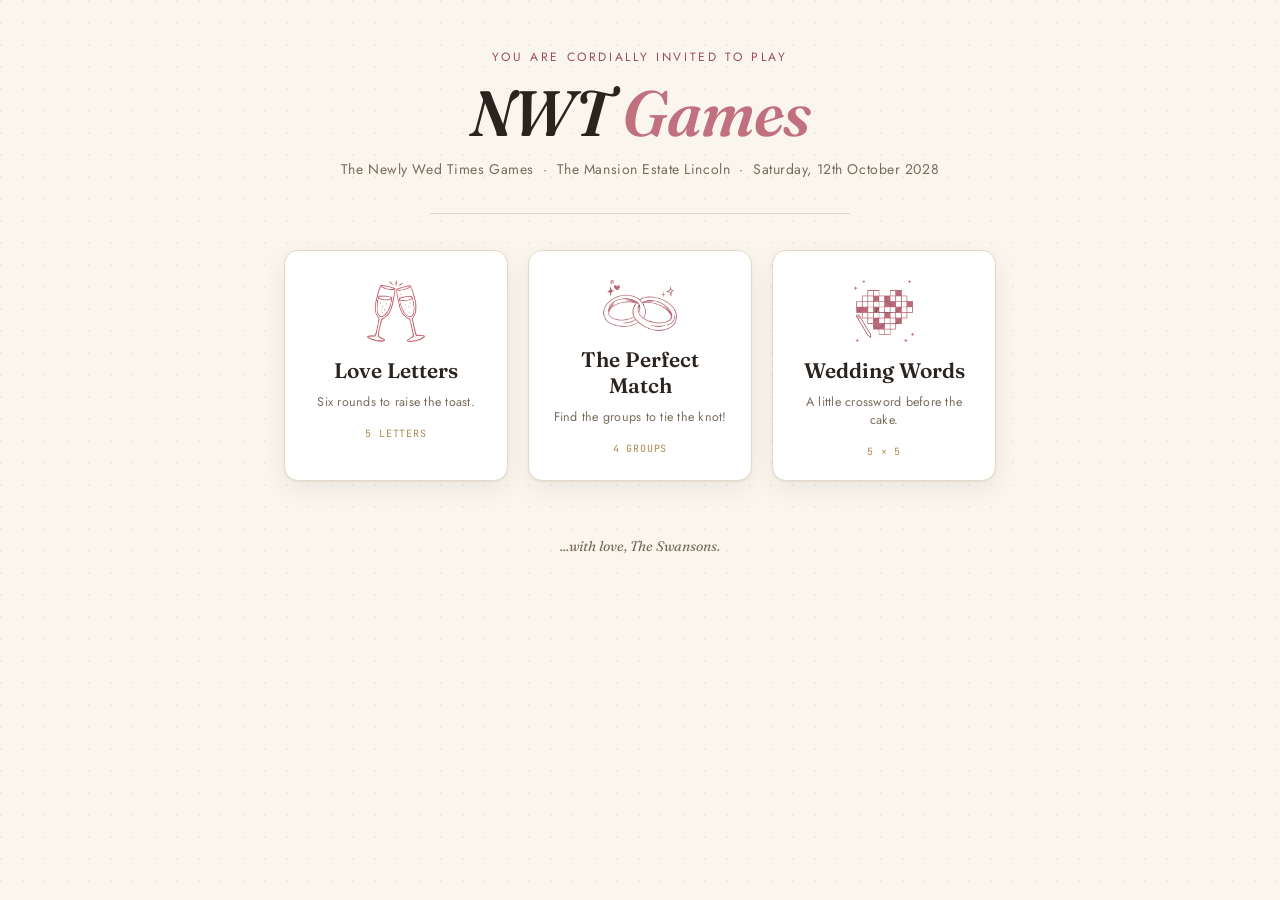
==== commit 59c36a0b: "Update index.html" ====
--- a/index.html
+++ b/index.html
@@ -18,12 +18,12 @@
 
 <!-- Open Graph / link preview -->
 <meta property="og:title" content="NWT Games — Newly Wed Times">
-<meta property="og:description" content="Love Letters, The Perfect Match & The Mini — play along at The Mansion Estate Lincoln, 12th October 2028.">
+<meta property="og:description" content="Love Letters, The Perfect Match & Wedding Words — play along at The Mansion Estate Lincoln, 12th October 2028.">
 <meta property="og:image" content="og-image.png">
 <meta property="og:type" content="website">
 <meta name="twitter:card" content="summary_large_image">
 <meta name="twitter:title" content="NWT Games — Newly Wed Times">
-<meta name="twitter:description" content="Love Letters, The Perfect Match & The Mini — play along at The Mansion Estate Lincoln, 12th October 2028.">
+<meta name="twitter:description" content="Love Letters, The Perfect Match & Wedding Words — play along at The Mansion Estate Lincoln, 12th October 2028.">
 <meta name="twitter:image" content="og-image.png">
 <link rel="stylesheet" href="styles.css">
 </head>
@@ -41,24 +41,24 @@
 
   <div class="tile-grid">
 
-    <a class="tile" href="Love Letters.html">
+    <a class="tile" href="wordle.html">
       <img class="tile-icon" src="champagne.png" alt="" aria-hidden="true">
       <h2>Love Letters</h2>
       <p>Six rounds to raise the toast.</p>
       <span class="tag">5 letters</span>
     </a>
 
-    <a class="tile" href="The Perfect Match.html">
+    <a class="tile" href="connections.html">
       <img class="tile-icon" src="rings.png" alt="" aria-hidden="true">
       <h2>The Perfect Match</h2>
       <p>Find the groups to tie the knot!</p>
       <span class="tag">4 groups</span>
     </a>
 
-    <a class="tile" href="Wedding Words.html">
-      <img class="tile-icon" src="Wedding Words.png" alt="" aria-hidden="true">
-      <h2>Mini</h2>
-      <p>A little Wedding Words before the cake.</p>
+    <a class="tile" href="crossword.html">
+      <img class="tile-icon" src="crossword.png" alt="" aria-hidden="true">
+      <h2>Wedding Words</h2>
+      <p>A little crossword before the cake.</p>
       <span class="tag">5 × 5</span>
     </a>
 
